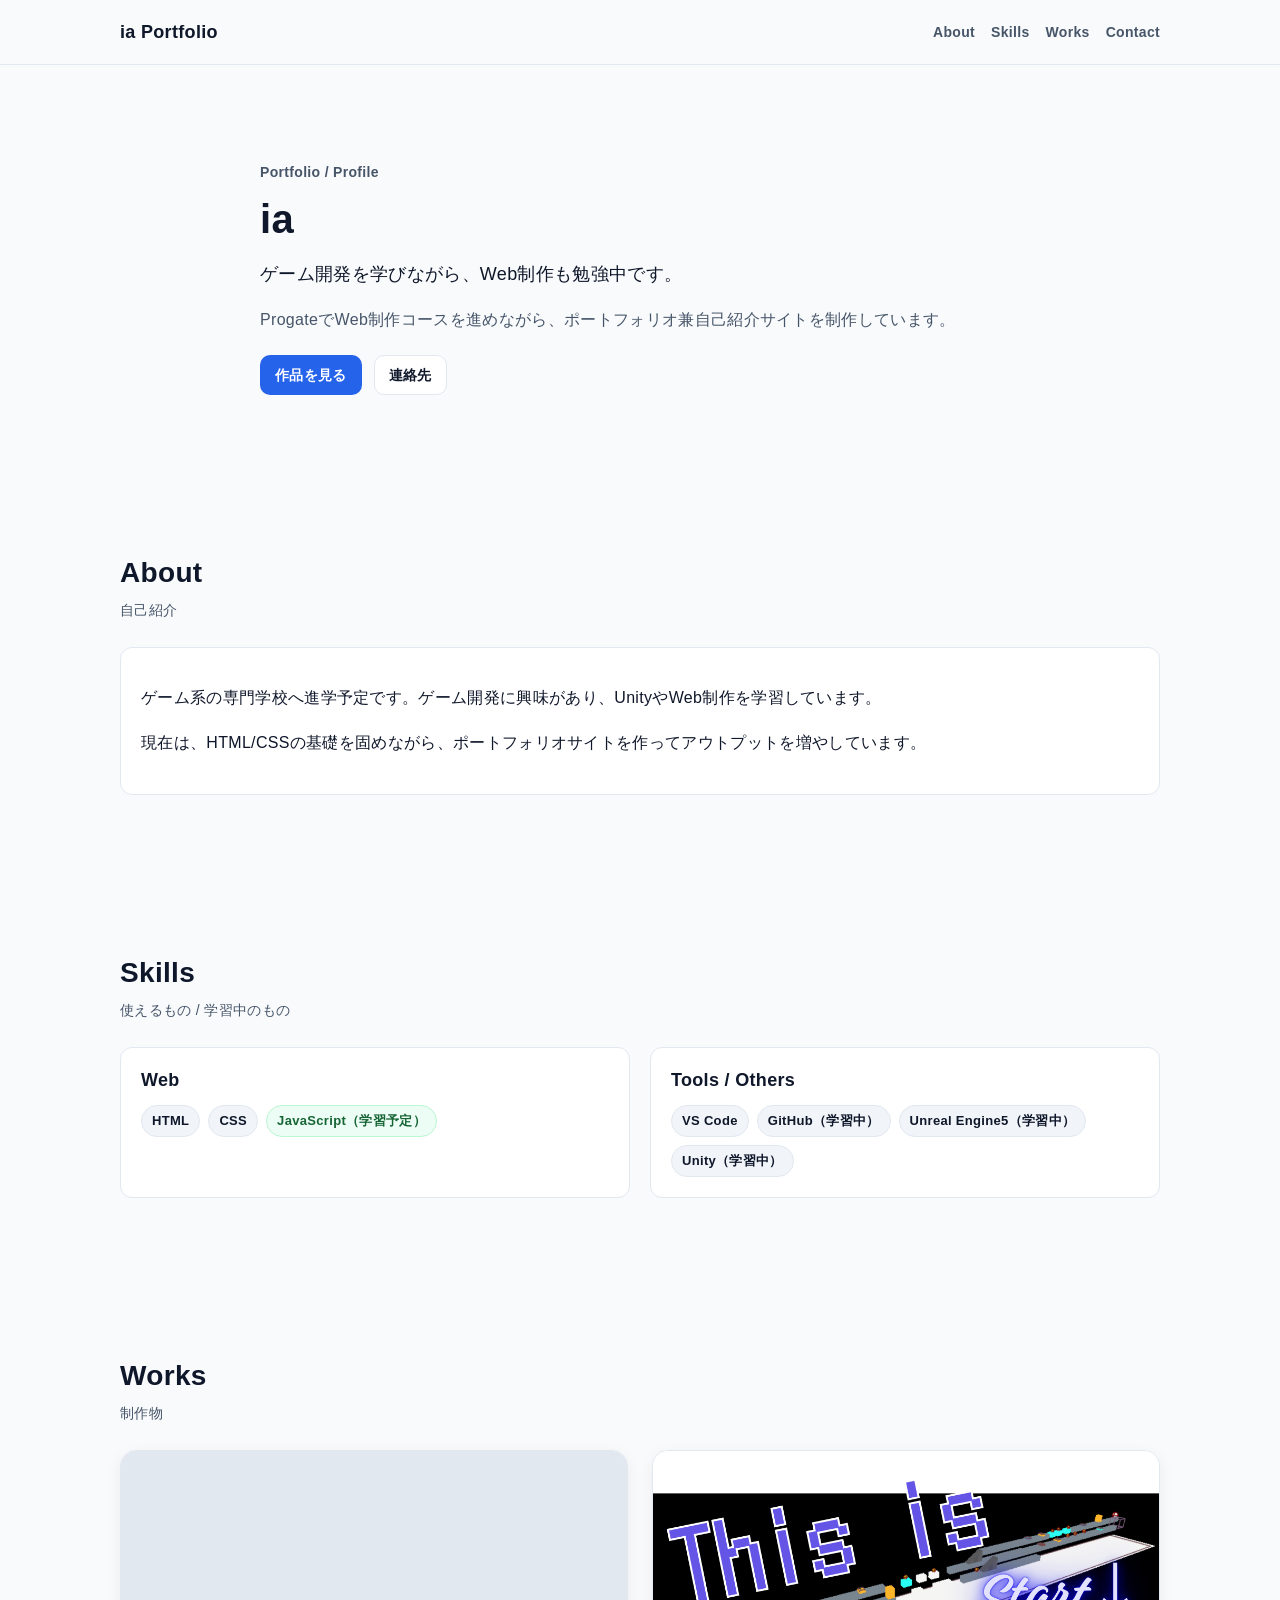
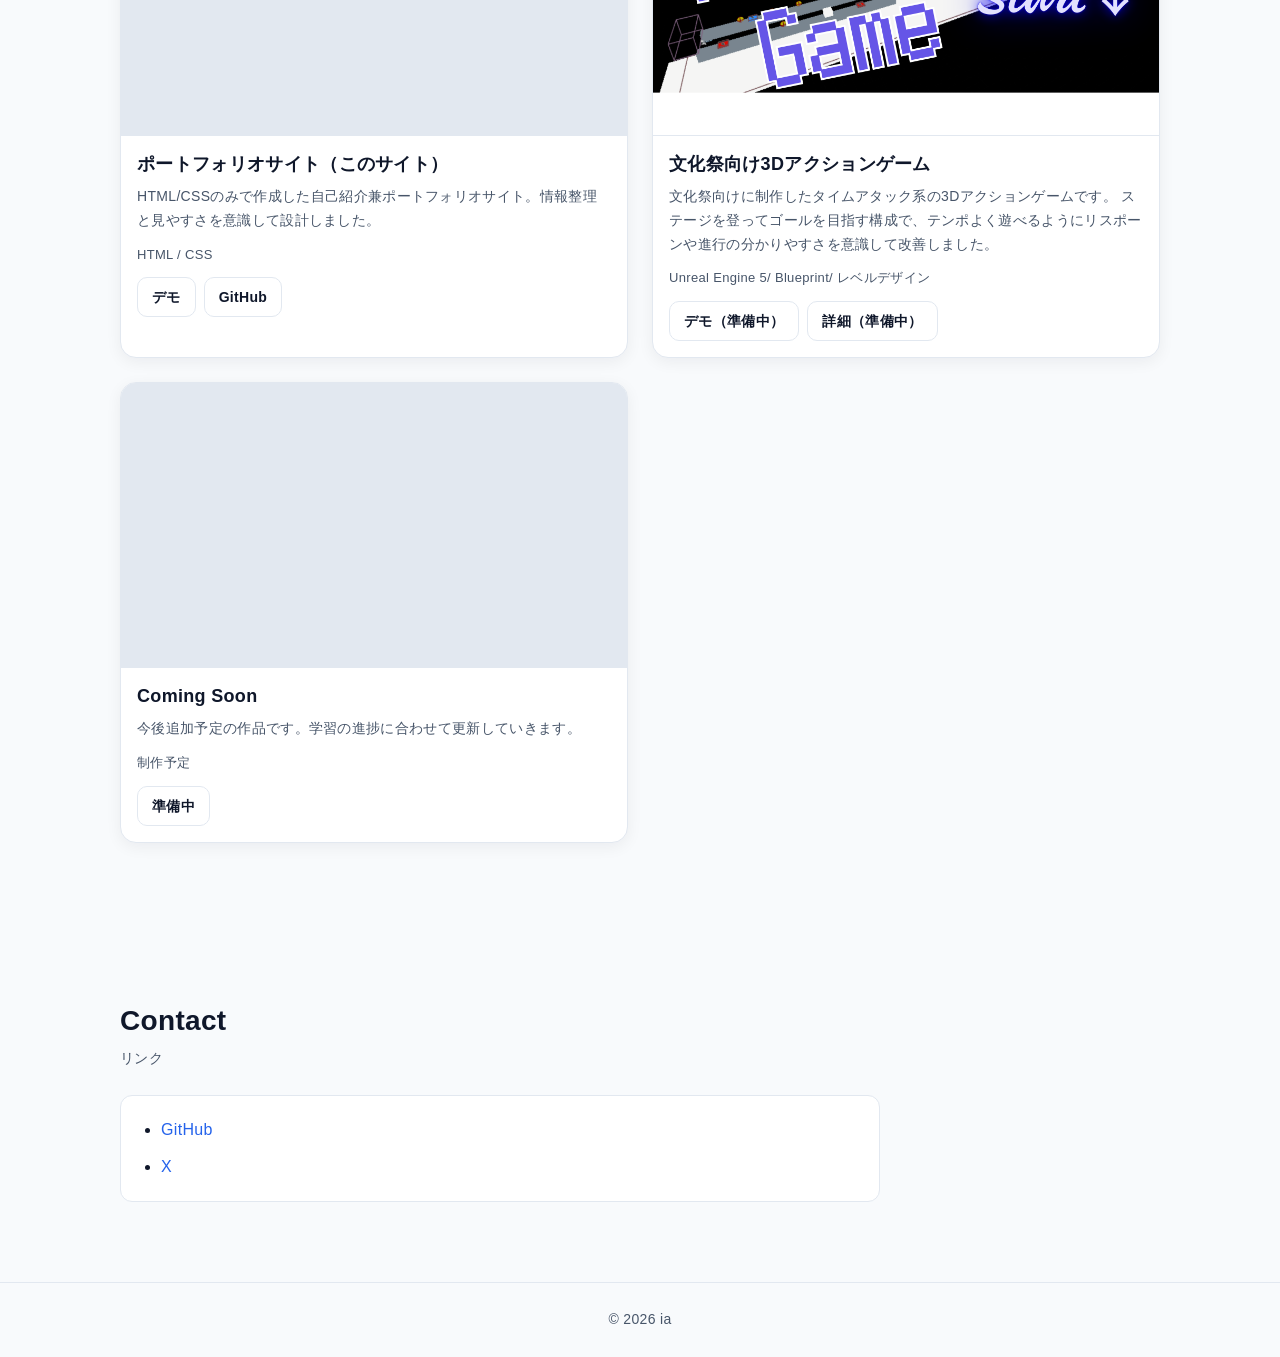
==== index.html @ e565157e "3/2 高校卒業ご初公開まだまだ更新予定" ====
<!DOCTYPE html>
<html lang="ja">
<head>
  <meta charset="UTF-8" />
  <meta name="viewport" content="width=device-width, initial-scale=1.0" />
  <title>ia Portfolio</title>
  <link rel="stylesheet" href="css/style.css" />
</head>
<body>
  <header class="site-header">
    <div class="container header-inner">
      <a href="#" class="site-logo">ia Portfolio</a>

      <nav class="site-nav">
        <ul class="nav-list">
          <li><a href="#about">About</a></li>
          <li><a href="#skills">Skills</a></li>
          <li><a href="#works">Works</a></li>
          <li><a href="#contact">Contact</a></li>
        </ul>
      </nav>
    </div>
  </header>

  <main>
    <section class="section hero" id="top">
      <div class="container">
        <p class="hero-label">Portfolio / Profile</p>
        <h1 class="hero-title">ia</h1>
        <p class="hero-lead">
          ゲーム開発を学びながら、Web制作も勉強中です。
        </p>
        <p class="hero-text">
          ProgateでWeb制作コースを進めながら、ポートフォリオ兼自己紹介サイトを制作しています。
        </p>

        <div class="hero-buttons">
          <a href="#works" class="btn btn-primary">作品を見る</a>
          <a href="#contact" class="btn btn-secondary">連絡先</a>
        </div>
      </div>
    </section>

    <section class="section" id="about">
      <div class="container">
        <h2 class="section-title">About</h2>
        <p class="section-subtitle">自己紹介</p>

        <div class="card">
          <p>
            ゲーム系の専門学校へ進学予定です。ゲーム開発に興味があり、UnityやWeb制作を学習しています。
          </p>
          <p>
            現在は、HTML/CSSの基礎を固めながら、ポートフォリオサイトを作ってアウトプットを増やしています。
          </p>
        </div>
      </div>
    </section>

    <section class="section" id="skills">
      <div class="container">
        <h2 class="section-title">Skills</h2>
        <p class="section-subtitle">使えるもの / 学習中のもの</p>

        <div class="skills-grid">
          <div class="card skill-group">
            <h3 class="skill-group-title">Web</h3>
            <ul class="skill-tags">
              <li class="skill-tag">HTML</li>
              <li class="skill-tag">CSS</li>
              <li class="skill-tag skill-tag-learning">JavaScript（学習予定）</li>
            </ul>
          </div>

          <div class="card skill-group">
            <h3 class="skill-group-title">Tools / Others</h3>
            <ul class="skill-tags">
              <li class="skill-tag">VS Code</li>
              <li class="skill-tag">GitHub（学習中）</li>
              <li class="skill-tag">Unreal Engine5（学習中）</li>
              <li class="skill-tag">Unity（学習中）</li>
            </ul>
          </div>
        </div>
      </div>
    </section>

    <section class="section" id="works">
      <div class="container">
        <h2 class="section-title">Works</h2>
        <p class="section-subtitle">制作物</p>

        <div class="works-grid">
          <article class="work-card">
            <div class="work-card-image"></div>
            <div class="work-card-body">
              <h3 class="work-card-title">ポートフォリオサイト（このサイト）</h3>
              <p class="work-card-desc">
                HTML/CSSのみで作成した自己紹介兼ポートフォリオサイト。情報整理と見やすさを意識して設計しました。
              </p>
              <p class="work-card-meta">HTML / CSS</p>
              <div class="work-card-links">
                <a href="#" class="btn btn-secondary">デモ</a>
                <a href="#" class="btn btn-secondary">GitHub</a>
              </div>
            </div>
          </article>
          <article class="work-card">
            <img src="images/worls/This is Game.png" alt="文化祭向けに制作した3Dアクションゲームのパッケージ" class="work-card-image">
            <div class="work-card-body">
                <h3 class="work-card-title">文化祭向け3Dアクションゲーム</h3>
                <p class="work-card-desc">文化祭向けに制作したタイムアタック系の3Dアクションゲームです。
                    ステージを登ってゴールを目指す構成で、テンポよく遊べるようにリスポーンや進行の分かりやすさを意識して改善しました。</p>
                <p class="work-card-meta">
                    Unreal Engine 5/ Blueprint/ レベルデザイン
                    </p>

                    <div class="work-card-links">
                    <a href="#" class="btn btn-secondary">デモ（準備中）</a>
                    <a href="#" class="btn btn-secondary">詳細（準備中）</a>
                    </div> 
                </div>
          </article>

          <article class="work-card">
            <div class="work-card-image"></div>
            <div class="work-card-body">
              <h3 class="work-card-title">Coming Soon</h3>
              <p class="work-card-desc">
                今後追加予定の作品です。学習の進捗に合わせて更新していきます。
              </p>
              <p class="work-card-meta">制作予定</p>
              <div class="work-card-links">
                <a href="#" class="btn btn-secondary">準備中</a>
              </div>
            </div>
          </article>
        </div>
      </div>
    </section>

    <section class="section" id="contact">
      <div class="container">
        <h2 class="section-title">Contact</h2>
        <p class="section-subtitle">リンク</p>

        <div class="card contact-card">
          <ul class="contact-list">
            <li><a href="https://github.com/aki8ia">GitHub</a></li>
            <li><a href="https://x.com/ia02633833">X</a></li>
          </ul>
        </div>
      </div>
    </section>
  </main>

  <footer class="site-footer">
    <div class="container">
      <p>© 2026 ia</p>
    </div>
  </footer>
</body>
</html>
---- css/style.css ----
/* =========================
   1. 変数（色・サイズ）
========================= */
:root {
  --color-bg: #f8fafc;
  --color-surface: #ffffff;
  --color-text: #0f172a;
  --color-text-sub: #475569;
  --color-border: #e2e8f0;
  --color-accent: #2563eb;
  --color-accent-hover: #1d4ed8;

  --shadow-sm: 0 4px 16px rgba(15, 23, 42, 0.06);

  --radius-md: 12px;
  --radius-lg: 16px;

  --space-1: 4px;
  --space-2: 8px;
  --space-3: 12px;
  --space-4: 16px;
  --space-5: 20px;
  --space-6: 24px;
  --space-8: 32px;
  --space-10: 40px;
  --space-14: 56px;
  --space-20: 80px;
}

/* =========================
   2. ベース
========================= */
* {
  box-sizing: border-box;
}

html {
  scroll-behavior: smooth;
}

body {
  margin: 0;
  background: var(--color-bg);
  color: var(--color-text);
  font-family:
    "BIZ UDPGothic",
    "Hiragino Sans",
    "Yu Gothic UI",
    "Yu Gothic",
    Meiryo,
    sans-serif;
  font-size: 16px;
  line-height: 1.8;
  letter-spacing: 0.02em;
}

img {
  max-width: 100%;
  display: block;
}

a {
  color: var(--color-accent);
  text-decoration: none;
}

a:hover {
  opacity: 0.9;
}

/* =========================
   3. 共通レイアウト
========================= */
.container {
  width: min(100% - 32px, 1040px);
  margin: 0 auto;
}

.section {
  padding: var(--space-20) 0;
}

.section-title {
  margin: 0 0 var(--space-2);
  font-size: 28px;
  line-height: 1.3;
  font-weight: 700;
}

.section-subtitle {
  margin: 0 0 var(--space-6);
  color: var(--color-text-sub);
  font-size: 14px;
  line-height: 1.7;
}

.card {
  background: var(--color-surface);
  border: 1px solid var(--color-border);
  border-radius: var(--radius-md);
  padding: var(--space-5);
}

/* =========================
   4. ボタン
========================= */
.btn {
  display: inline-flex;
  align-items: center;
  justify-content: center;
  min-height: 40px;
  padding: 0 14px;
  border-radius: 10px;
  border: 1px solid transparent;
  font-size: 14px;
  line-height: 1;
  font-weight: 700;
  text-decoration: none;
  transition: 0.2s ease;
  cursor: pointer;
}

.btn-primary {
  background: var(--color-accent);
  color: #fff;
}

.btn-primary:hover {
  background: var(--color-accent-hover);
  color: #fff;
  opacity: 1;
}

.btn-secondary {
  background: #fff;
  color: var(--color-text);
  border-color: var(--color-border);
}

.btn-secondary:hover {
  background: #f1f5f9;
  opacity: 1;
}
/* =========================
   5. ヘッダー
========================= */
.site-header {
  border-bottom: 1px solid var(--color-border);
  background: rgba(248, 250, 252, 0.9);
  backdrop-filter: blur(8px);
}

.header-inner {
  min-height: 64px;
  display: flex;
  align-items: center;
  justify-content: space-between;
  gap: var(--space-4);
}

.site-logo {
  color: var(--color-text);
  font-size: 18px;
  font-weight: 700;
}

.nav-list {
  margin: 0;
  padding: 0;
  list-style: none;
  display: flex;
  gap: var(--space-4);
  flex-wrap: wrap;
}

.nav-list a {
  color: var(--color-text-sub);
  font-size: 14px;
  font-weight: 600;
}

.nav-list a:hover {
  color: var(--color-accent);
}
/* =========================
   6. Hero
========================= */
.hero {
  padding: 96px 0 80px;
}

.hero .container {
  max-width: 760px;
}

.hero-label {
  margin: 0 0 12px;
  color: var(--color-text-sub);
  font-size: 14px;
  line-height: 1.6;
  font-weight: 600;
}

.hero-title {
  margin: 0 0 16px;
  font-size: 40px;
  line-height: 1.2;
  font-weight: 700;
  letter-spacing: 0.01em;
}

.hero-lead {
  margin: 0 0 16px;
  font-size: 18px;
  line-height: 1.7;
}

.hero-text {
  margin: 0 0 20px;
  color: var(--color-text-sub);
  font-size: 16px;
  line-height: 1.8;
}

.hero-buttons {
  display: flex;
  gap: 12px;
  flex-wrap: wrap;
}
/* =========================
   7. Skills
========================= */
.skills-grid {
  display: grid;
  grid-template-columns: repeat(2, minmax(0, 1fr));
  gap: 20px;
}

.skill-group-title {
  margin: 0 0 12px;
  font-size: 18px;
  line-height: 1.4;
  font-weight: 700;
}

.skill-tags {
  margin: 0;
  padding: 0;
  list-style: none;
  display: flex;
  flex-wrap: wrap;
  gap: 8px;
}

.skill-tag {
  display: inline-flex;
  align-items: center;
  min-height: 32px;
  padding: 6px 10px;
  border-radius: 9999px;
  border: 1px solid var(--color-border);
  background: #f1f5f9;
  color: var(--color-text);
  font-size: 13px;
  line-height: 1.2;
  font-weight: 600;
}

.skill-tag-learning {
  background: #ecfdf5;
  border-color: #bbf7d0;
  color: #166534;
}
/* =========================
   8. Works
========================= */
.works-grid {
  display: grid;
  grid-template-columns: repeat(2, minmax(0, 1fr));
  gap: 24px;
}

.work-card {
  background: var(--color-surface);
  border: 1px solid var(--color-border);
  border-radius: var(--radius-lg);
  overflow: hidden;
  box-shadow: var(--shadow-sm);
  transition: transform 0.2s ease, box-shadow 0.2s ease;
}

.work-card:hover {
  transform: translateY(-2px);
  box-shadow: 0 8px 20px rgba(15, 23, 42, 0.08);
}

.work-card-image {
  width: 100%;
  aspect-ratio: 16 / 9;
  display: block;
  object-fit: cover;
  background: #e2e8f0;
  border-bottom: 1px solid var(--color-border);
}

.work-card-body {
  padding: 16px;
}

.work-card-title {
  margin: 0 0 8px;
  font-size: 18px;
  line-height: 1.4;
  font-weight: 700;
}

.work-card-desc {
  margin: 0 0 12px;
  color: var(--color-text-sub);
  font-size: 14px;
  line-height: 1.7;
}

.work-card-meta {
  margin: 0 0 12px;
  color: var(--color-text-sub);
  font-size: 13px;
  line-height: 1.6;
}

.work-card-links {
  display: flex;
  gap: 8px;
  flex-wrap: wrap;
}
/* =========================
   9. Contact
========================= */
.contact-card {
  max-width: 760px;
}

.contact-list {
  margin: 0;
  padding-left: 20px;
}

.contact-list li + li {
  margin-top: 8px;
}

/* =========================
   10. Footer
========================= */
.site-footer {
  border-top: 1px solid var(--color-border);
  padding: 24px 0;
}

.site-footer p {
  margin: 0;
  text-align: center;
  color: var(--color-text-sub);
  font-size: 14px;
}
/* =========================
   11. Responsive
========================= */
@media (max-width: 767px) {
  body {
    font-size: 15px;
  }

  .section {
    padding: 56px 0;
  }

  .hero {
    padding: 72px 0 56px;
  }

  .hero-title {
    font-size: 30px;
  }

  .hero-lead {
    font-size: 16px;
  }

  .section-title {
    font-size: 24px;
  }

  .skills-grid,
  .works-grid {
    grid-template-columns: 1fr;
    gap: 16px;
  }

  .header-inner {
    min-height: auto;
    padding: 12px 0;
    flex-direction: column;
    align-items: flex-start;
  }

  .nav-list {
    gap: 12px;
  }
}
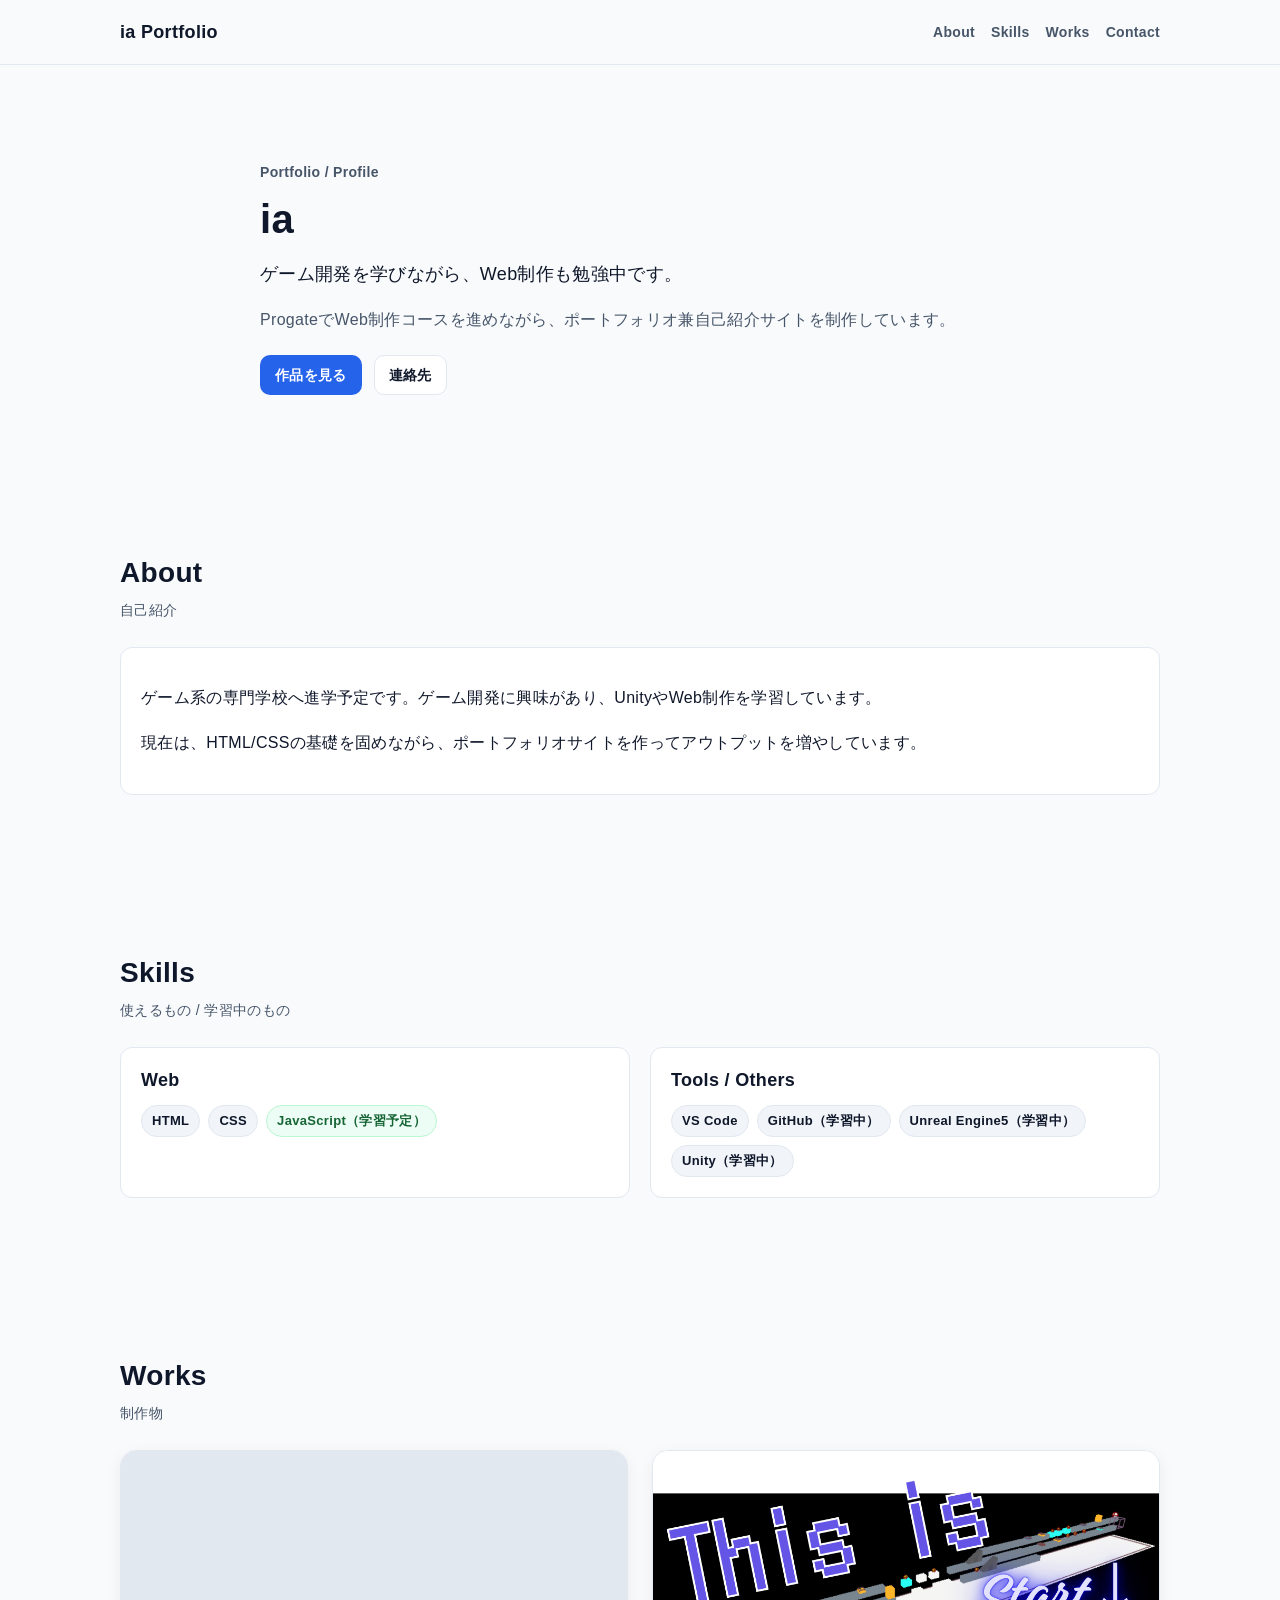
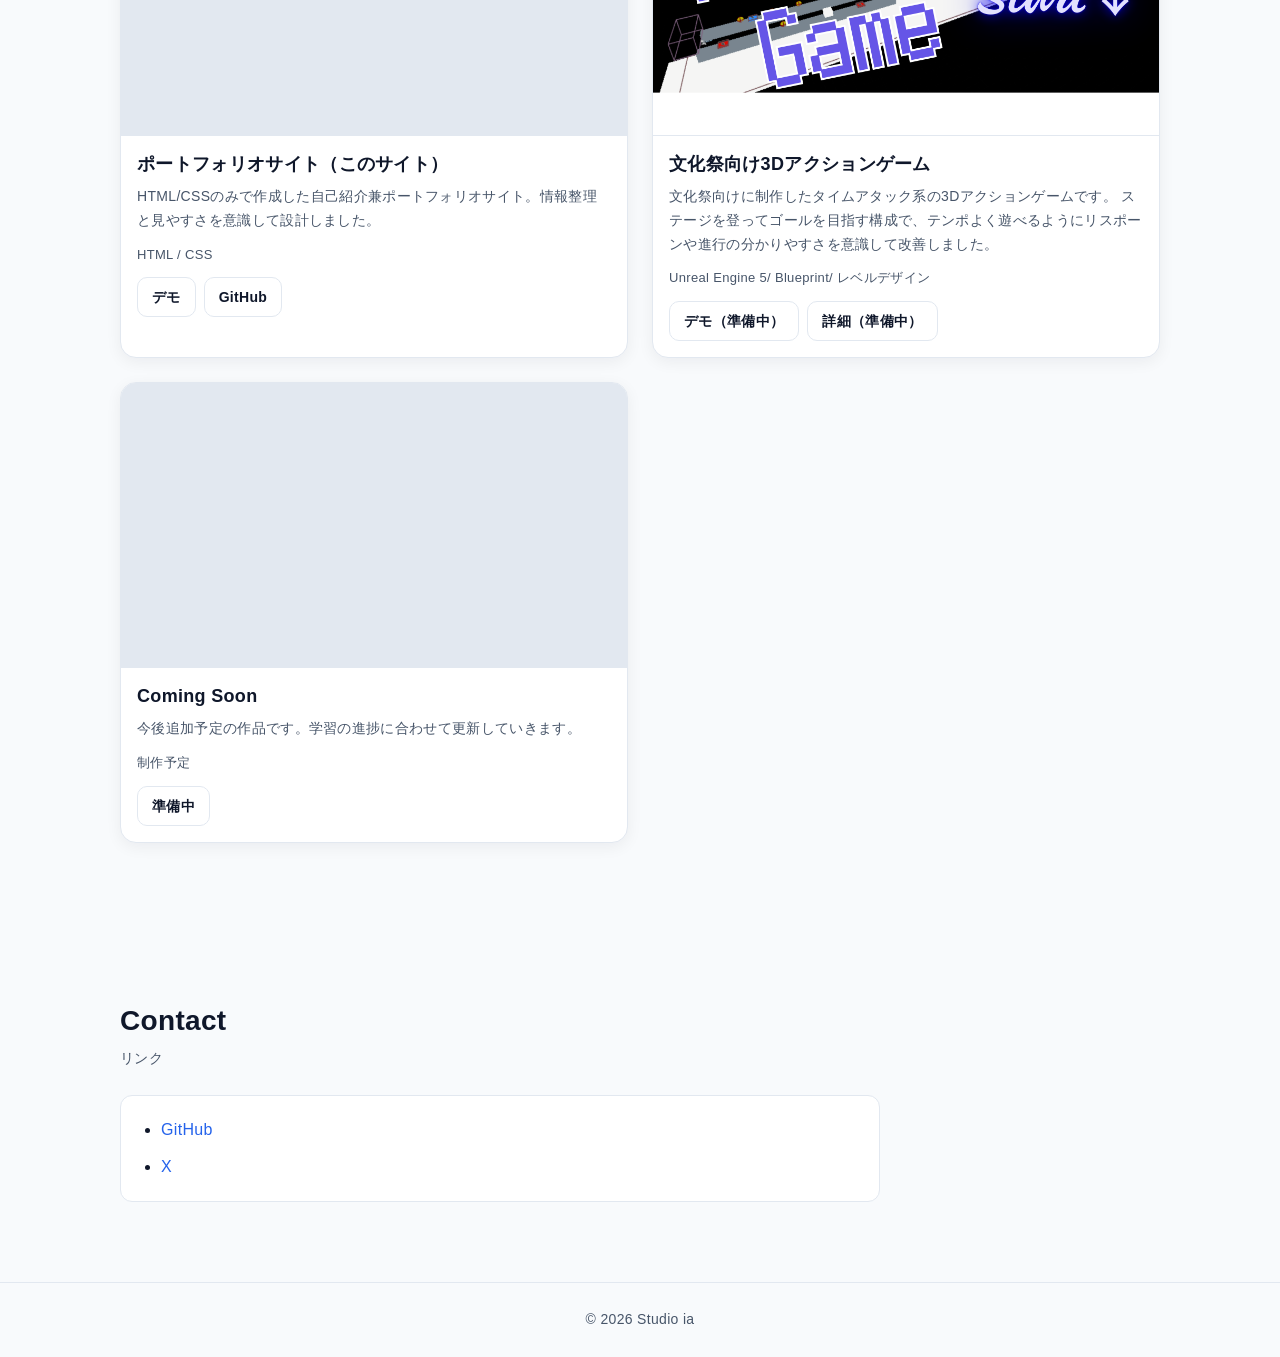
==== commit 2a69916e: "Fix HTML formatting and structure" ====
--- a/index.html
+++ b/index.html
@@ -156,8 +156,9 @@
 
   <footer class="site-footer">
     <div class="container">
-      <p>© 2026 ia</p>
+      <p>© 2026 Studio ia</p>
     </div>
   </footer>
 </body>
-</html>+
+</html>
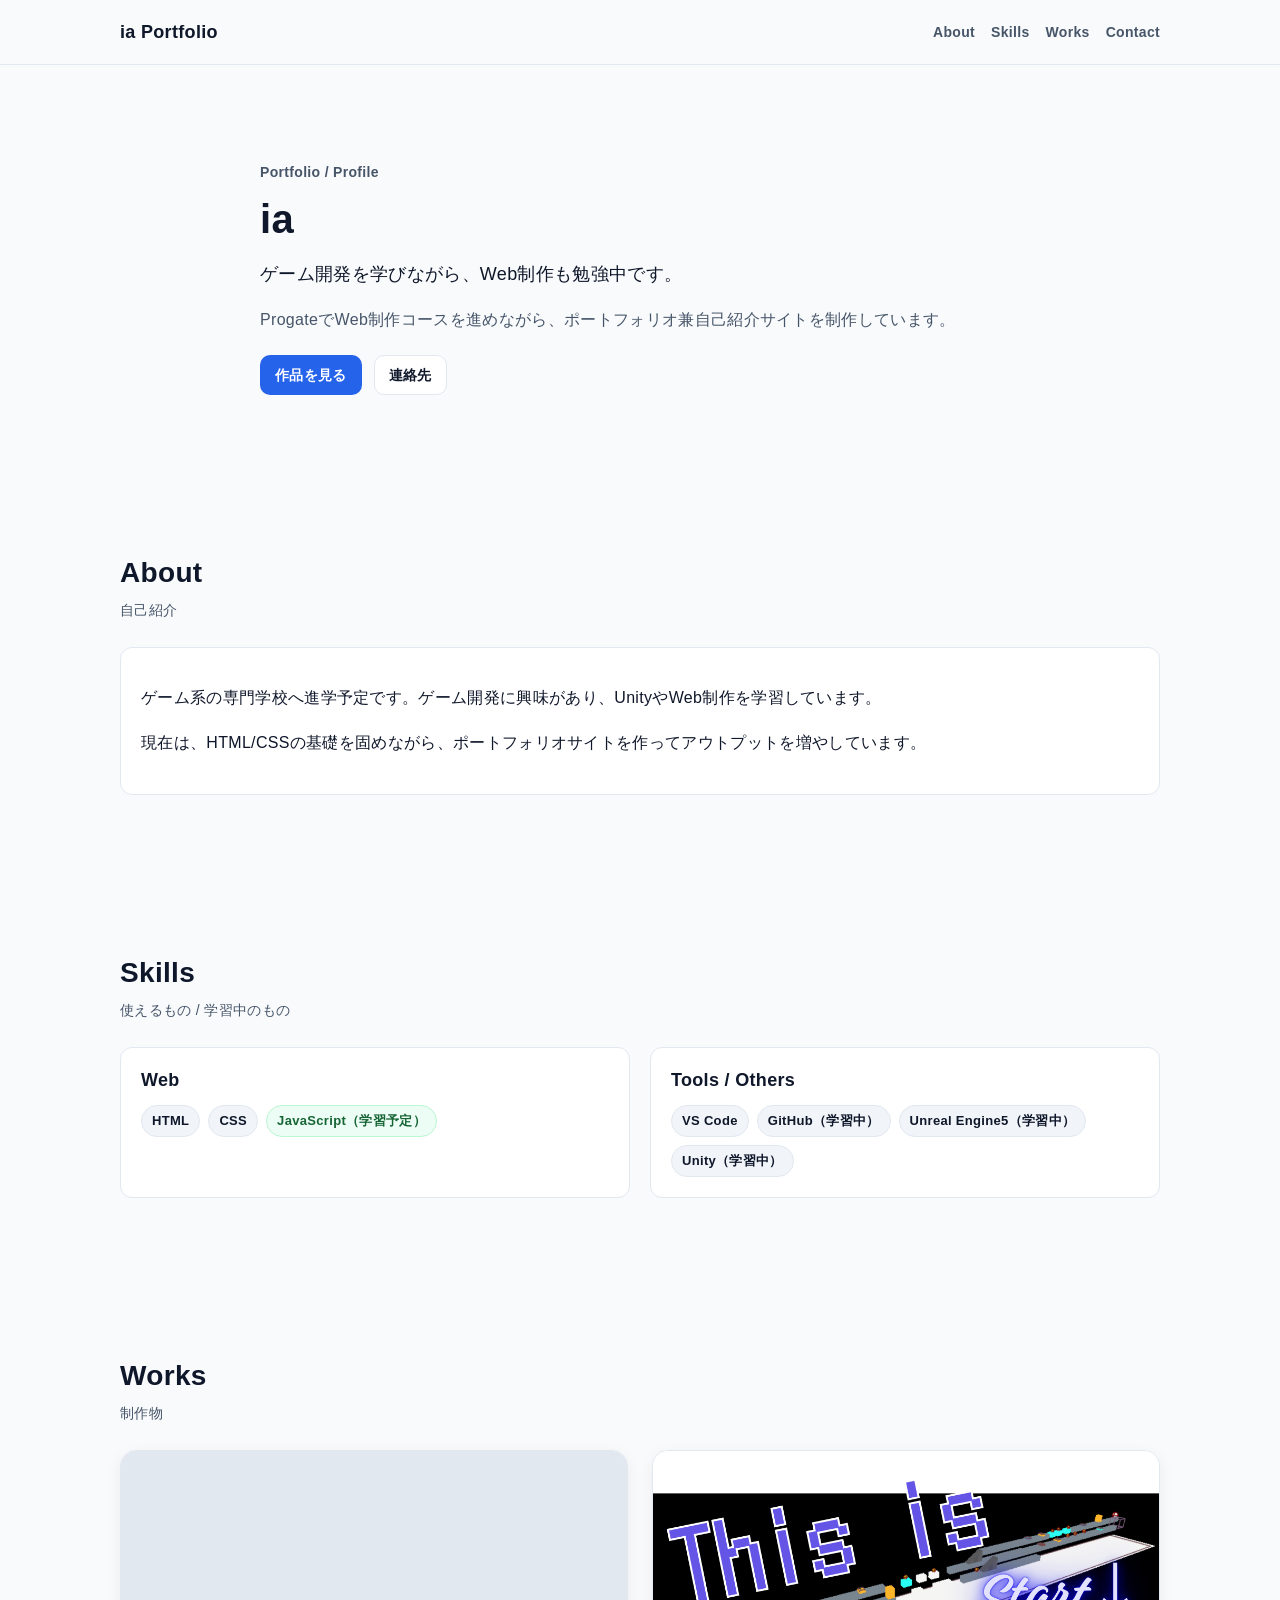
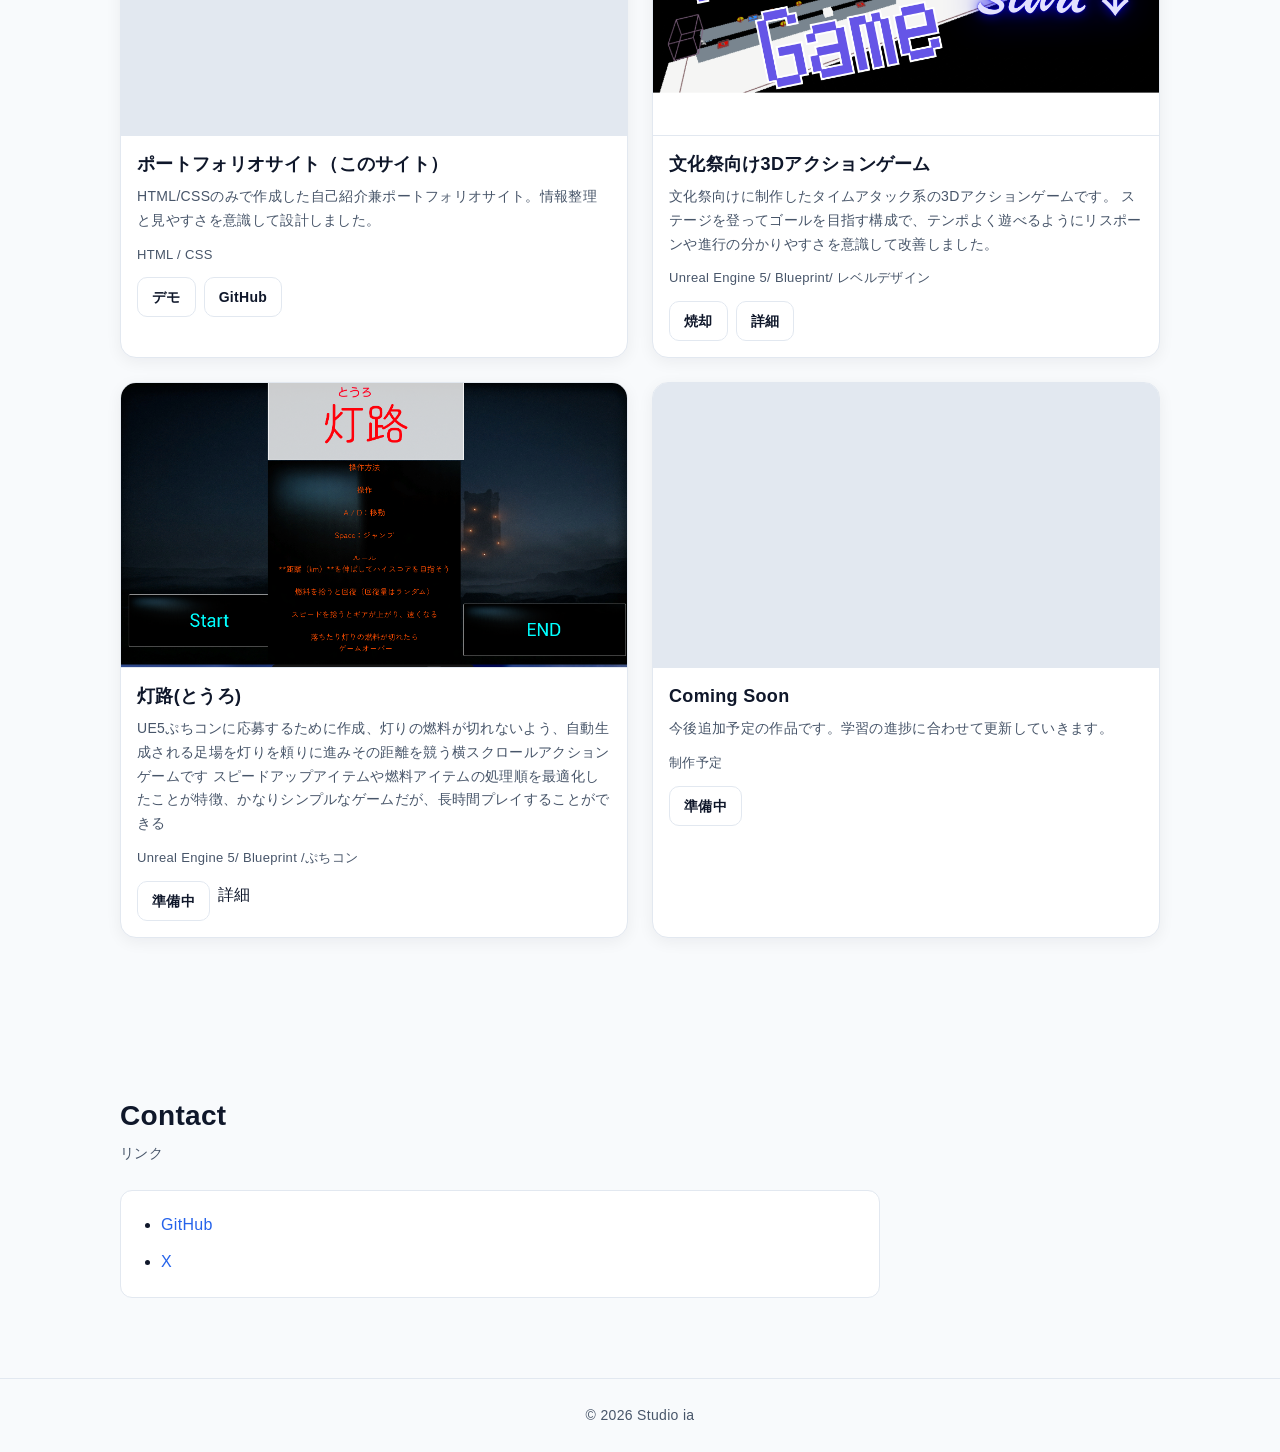
==== commit 19b57d39: "Page Update! add some detail page" ====
--- a/index.html
+++ b/index.html
@@ -116,10 +116,26 @@
                     </p>
 
                     <div class="work-card-links">
-                    <a href="#" class="btn btn-secondary">デモ（準備中）</a>
-                    <a href="#" class="btn btn-secondary">詳細（準備中）</a>
+                    <a href="#" class="btn btn-secondary">焼却</a>
+                    <a href="works-bunkasai.html" class="btn btn-secondary">詳細</a>
                     </div> 
                 </div>
+          </article>
+          
+          <article class="work-card">
+            <img src="images/worls/タイトル画面.png" alt="UE5ぷちコン応募作品" class="work-card-image">
+            <div class="work-card-body">
+              <h3 class="work-card-title">灯路(とうろ)</h3>
+              <p class="work-card-desc">
+                UE5ぷちコンに応募するために作成、灯りの燃料が切れないよう、自動生成される足場を灯りを頼りに進みその距離を競う横スクロールアクションゲームです
+                スピードアップアイテムや燃料アイテムの処理順を最適化したことが特徴、かなりシンプルなゲームだが、長時間プレイすることができる
+              </p>
+              <p class="work-card-meta">Unreal Engine 5/ Blueprint /ぷちコン</p>
+              <div class="work-card-links">
+                <a href="#" class="btn btn-secondary">準備中</a>
+                <a href="works-ue5-tou.html" class="btn-secondary">詳細</a>
+              </div>
+            </div>
           </article>
 
           <article class="work-card">
@@ -160,5 +176,4 @@
     </div>
   </footer>
 </body>
-
-</html>
+</html>
--- a/css/style.css
+++ b/css/style.css
@@ -407,4 +407,466 @@
   .nav-list {
     gap: 12px;
   }
+}
+/* =========================
+   Work Detail Page
+   （works-bunkasai-game.html 用）
+   既存の style.css に追記して使う
+========================= */
+
+/* ---------------------------------
+   1) 共通補助（詳細ページ内で使う）
+--------------------------------- */
+.work-detail-section {
+  padding: 64px 0;
+}
+
+.work-detail-section + .work-detail-section {
+  padding-top: 0;
+}
+
+.work-detail-block {
+  margin-top: 24px;
+}
+
+.work-detail-block:first-child {
+  margin-top: 0;
+}
+
+.work-detail-text {
+  margin: 0;
+  font-size: 16px;
+  line-height: 1.9;
+  color: var(--color-text);
+}
+
+.work-detail-text + .work-detail-text {
+  margin-top: 12px;
+}
+
+.work-detail-list {
+  margin: 12px 0 0;
+  padding-left: 20px;
+  color: var(--color-text);
+}
+
+.work-detail-list li {
+  line-height: 1.9;
+}
+
+.work-detail-list li + li {
+  margin-top: 8px;
+}
+
+/* ---------------------------------
+   2) 戻るリンク（パンくず代わり）
+--------------------------------- */
+.work-detail-breadcrumb {
+  margin: 0 0 16px;
+}
+
+.back-link {
+  display: inline-flex;
+  align-items: center;
+  gap: 6px;
+  color: var(--color-text-sub);
+  font-size: 14px;
+  font-weight: 600;
+  line-height: 1.4;
+  text-decoration: none;
+}
+
+.back-link:hover {
+  color: var(--color-accent);
+  opacity: 1;
+}
+
+/* ---------------------------------
+   3) Hero（作品タイトル・リード・サムネ）
+--------------------------------- */
+.work-detail-hero {
+  padding: 72px 0 56px;
+}
+
+.work-detail-hero .container {
+  max-width: 920px;
+}
+
+.work-detail-title {
+  margin: 0 0 12px;
+  font-size: 36px;
+  line-height: 1.25;
+  font-weight: 700;
+  letter-spacing: 0.01em;
+  color: var(--color-text);
+}
+
+.work-detail-lead {
+  margin: 0 0 20px;
+  font-size: 18px;
+  line-height: 1.8;
+  color: var(--color-text-sub);
+}
+
+.work-detail-thumb-wrap {
+  margin-top: 20px;
+}
+
+.work-detail-thumb {
+  width: 100%;
+  display: block;
+  aspect-ratio: 16 / 9;
+  object-fit: cover;
+  background: #e2e8f0;
+  border: 1px solid var(--color-border);
+  border-radius: 16px;
+  box-shadow: var(--shadow-sm);
+}
+
+/* 画像の下に短い説明を置きたい場合 */
+.work-detail-thumb-caption {
+  margin: 8px 4px 0;
+  font-size: 13px;
+  line-height: 1.6;
+  color: var(--color-text-sub);
+}
+
+/* ---------------------------------
+   4) 本文 + サイド情報の2カラム
+--------------------------------- */
+.work-detail-layout {
+  display: grid;
+  grid-template-columns: minmax(0, 2fr) minmax(260px, 1fr);
+  gap: 24px;
+  align-items: start;
+}
+
+.work-detail-main {
+  min-width: 0;
+}
+
+.work-detail-side {
+  min-width: 0;
+}
+
+/* ---------------------------------
+   5) 章ブロック（概要・工夫・課題）
+--------------------------------- */
+.detail-block {
+  background: var(--color-surface);
+  border: 1px solid var(--color-border);
+  border-radius: 12px;
+  padding: 20px;
+}
+
+.detail-block + .detail-block {
+  margin-top: 16px;
+}
+
+.detail-block__title {
+  margin: 0 0 12px;
+  font-size: 24px;
+  line-height: 1.4;
+  font-weight: 700;
+  color: var(--color-text);
+}
+
+.detail-block__subtitle {
+  margin: 16px 0 8px;
+  font-size: 16px;
+  line-height: 1.6;
+  font-weight: 700;
+  color: var(--color-text);
+}
+
+.detail-block__text {
+  margin: 0;
+  font-size: 16px;
+  line-height: 1.9;
+  color: var(--color-text);
+}
+
+.detail-block__text + .detail-block__text {
+  margin-top: 12px;
+}
+
+.detail-block__list {
+  margin: 8px 0 0;
+  padding-left: 20px;
+}
+
+.detail-block__list li {
+  font-size: 16px;
+  line-height: 1.9;
+  color: var(--color-text);
+}
+
+.detail-block__list li + li {
+  margin-top: 8px;
+}
+
+/* ---------------------------------
+   6) 作品情報カード（dl）
+--------------------------------- */
+.info-card {
+  background: var(--color-surface);
+  border: 1px solid var(--color-border);
+  border-radius: 12px;
+  padding: 20px;
+  box-shadow: var(--shadow-sm);
+}
+
+.info-card__title {
+  margin: 0 0 12px;
+  font-size: 18px;
+  line-height: 1.4;
+  font-weight: 700;
+  color: var(--color-text);
+}
+
+.info-list {
+  margin: 0;
+}
+
+.info-list__row {
+  display: grid;
+  grid-template-columns: 110px 1fr;
+  gap: 10px;
+  padding: 10px 0;
+  border-top: 1px solid var(--color-border);
+}
+
+.info-list__row:first-child {
+  border-top: none;
+  padding-top: 0;
+}
+
+.info-list__row:last-child {
+  padding-bottom: 0;
+}
+
+.info-list__term {
+  margin: 0;
+  font-size: 13px;
+  line-height: 1.6;
+  font-weight: 700;
+  color: var(--color-text-sub);
+}
+
+.info-list__desc {
+  margin: 0;
+  font-size: 14px;
+  line-height: 1.7;
+  color: var(--color-text);
+}
+
+/* サイドに補助ボタンを置く場合 */
+.info-card .btn {
+  margin-top: 12px;
+}
+
+/* ---------------------------------
+   7) ギャラリー
+--------------------------------- */
+.work-detail-gallery {
+  padding: 64px 0;
+}
+
+.gallery-header {
+  margin-bottom: 16px;
+}
+
+.gallery-title {
+  margin: 0 0 6px;
+  font-size: 24px;
+  line-height: 1.4;
+  font-weight: 700;
+  color: var(--color-text);
+}
+
+.gallery-subtitle {
+  margin: 0;
+  font-size: 14px;
+  line-height: 1.7;
+  color: var(--color-text-sub);
+}
+
+.gallery-grid {
+  display: grid;
+  grid-template-columns: repeat(2, minmax(0, 1fr));
+  gap: 16px;
+}
+
+.gallery-item {
+  background: var(--color-surface);
+  border: 1px solid var(--color-border);
+  border-radius: 12px;
+  overflow: hidden;
+  box-shadow: var(--shadow-sm);
+}
+
+.gallery-image {
+  width: 100%;
+  display: block;
+  aspect-ratio: 16 / 9;
+  object-fit: cover;
+  background: #e2e8f0;
+}
+
+.gallery-caption {
+  margin: 0;
+  padding: 10px 12px;
+  font-size: 13px;
+  line-height: 1.6;
+  color: var(--color-text-sub);
+  border-top: 1px solid var(--color-border);
+}
+
+/* ---------------------------------
+   8) 下部リンク（戻る / 外部リンク）
+--------------------------------- */
+.work-detail-links {
+  padding: 48px 0 72px;
+}
+
+.work-detail-links .container {
+  max-width: 920px;
+}
+
+.work-detail-links-card {
+  background: var(--color-surface);
+  border: 1px solid var(--color-border);
+  border-radius: 12px;
+  padding: 20px;
+}
+
+.work-detail-links-title {
+  margin: 0 0 12px;
+  font-size: 18px;
+  line-height: 1.4;
+  font-weight: 700;
+  color: var(--color-text);
+}
+
+.work-detail-links-row {
+  display: flex;
+  flex-wrap: wrap;
+  gap: 10px;
+}
+
+/* ---------------------------------
+   9) レスポンシブ（タブレット / スマホ）
+--------------------------------- */
+@media (max-width: 1023px) {
+  .work-detail-title {
+    font-size: 32px;
+  }
+
+  .work-detail-layout {
+    grid-template-columns: 1fr;
+    gap: 16px;
+  }
+
+  /* サイド情報カードを上に出したいなら order を使う
+     下に置きたいならこの指定は不要 */
+  /* .work-detail-side {
+    order: -1;
+  } */
+
+  .info-list__row {
+    grid-template-columns: 100px 1fr;
+  }
+}
+
+@media (max-width: 767px) {
+  .work-detail-section {
+    padding: 48px 0;
+  }
+
+  .work-detail-hero {
+    padding: 56px 0 40px;
+  }
+
+  .work-detail-title {
+    font-size: 28px;
+    line-height: 1.3;
+  }
+
+  .work-detail-lead {
+    font-size: 16px;
+    line-height: 1.8;
+    margin-bottom: 16px;
+  }
+
+  .detail-block {
+    padding: 16px;
+  }
+
+  .detail-block__title {
+    font-size: 20px;
+    margin-bottom: 10px;
+  }
+
+  .detail-block__subtitle {
+    font-size: 15px;
+    margin-top: 14px;
+    margin-bottom: 6px;
+  }
+
+  .detail-block__text,
+  .detail-block__list li,
+  .work-detail-text {
+    font-size: 15px;
+    line-height: 1.9;
+  }
+
+  .info-card {
+    padding: 16px;
+  }
+
+  .info-card__title {
+    font-size: 16px;
+    margin-bottom: 10px;
+  }
+
+  .info-list__row {
+    grid-template-columns: 1fr;
+    gap: 4px;
+    padding: 8px 0;
+  }
+
+  .info-list__term {
+    font-size: 13px;
+  }
+
+  .info-list__desc {
+    font-size: 14px;
+    line-height: 1.7;
+  }
+
+  .gallery-title {
+    font-size: 20px;
+  }
+
+  .gallery-grid {
+    grid-template-columns: 1fr;
+    gap: 12px;
+  }
+
+  .work-detail-links {
+    padding: 40px 0 56px;
+  }
+
+  .work-detail-links-card {
+    padding: 16px;
+  }
+
+  .work-detail-links-title {
+    font-size: 16px;
+    margin-bottom: 10px;
+  }
+
+  .work-detail-links-row {
+    gap: 8px;
+  }
 }
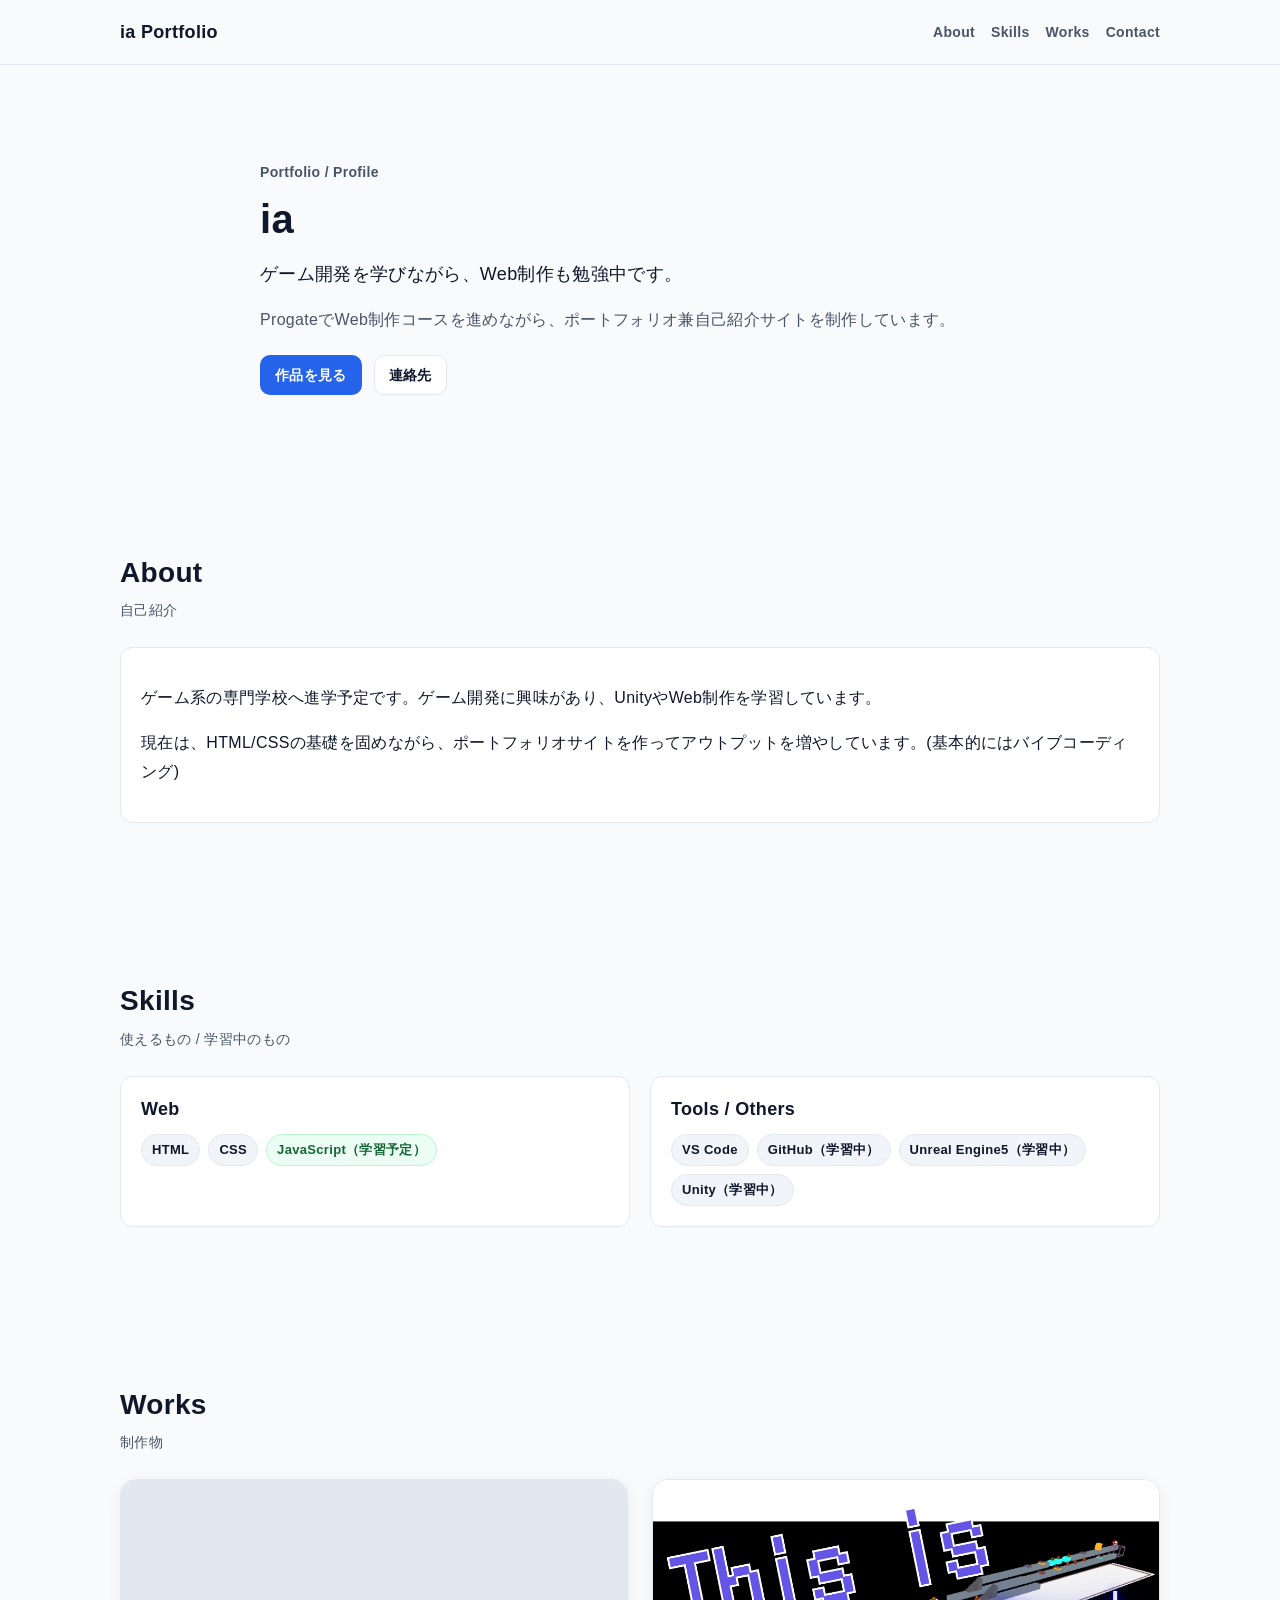
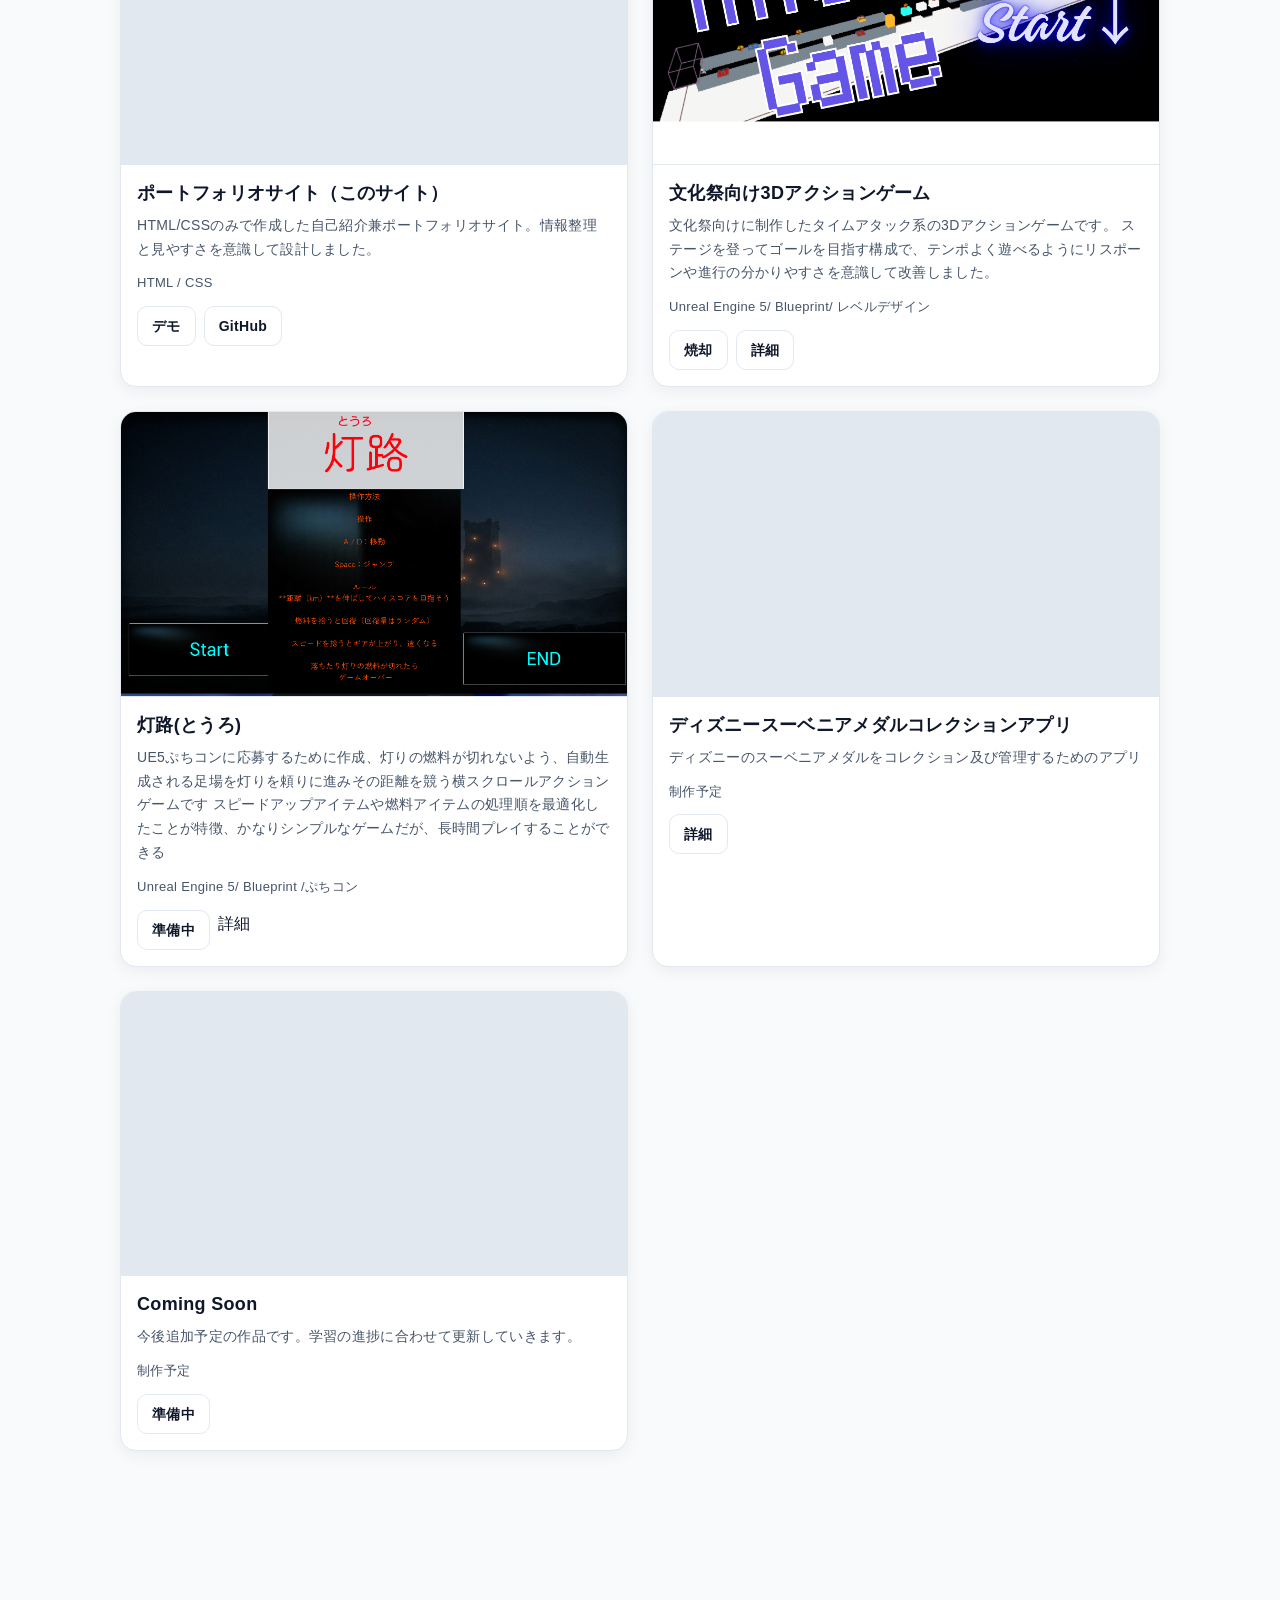
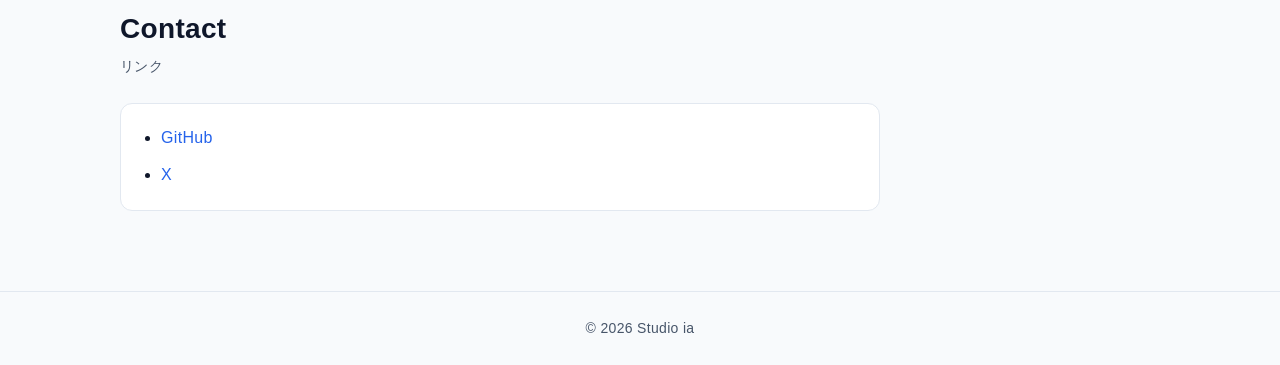
==== commit 47565057: "新しいページを追加 ディズニースーベニアメダルの管理アプリをバイブコーディングで開発したので追加しました" ====
--- a/index.html
+++ b/index.html
@@ -51,7 +51,7 @@
             ゲーム系の専門学校へ進学予定です。ゲーム開発に興味があり、UnityやWeb制作を学習しています。
           </p>
           <p>
-            現在は、HTML/CSSの基礎を固めながら、ポートフォリオサイトを作ってアウトプットを増やしています。
+            現在は、HTML/CSSの基礎を固めながら、ポートフォリオサイトを作ってアウトプットを増やしています。(基本的にはバイブコーディング)
           </p>
         </div>
       </div>
@@ -137,6 +137,19 @@
               </div>
             </div>
           </article>
+          <article class="work-card">
+            <div class="work-card-image"><img src="images/worls/IMG_1292.PNG" alt=""></div>
+            <div class="work-card-body">
+              <h3 class="work-card-title">ディズニースーベニアメダルコレクションアプリ</h3>
+              <p class="work-card-desc">
+                ディズニーのスーベニアメダルをコレクション及び管理するためのアプリ
+              </p>
+              <p class="work-card-meta">制作予定</p>
+              <div class="work-card-links">
+                <a href="works-disney-medal-tracker.html" class="btn btn-secondary">詳細</a>
+              </div>
+            </div>
+          </article>
 
           <article class="work-card">
             <div class="work-card-image"></div>
